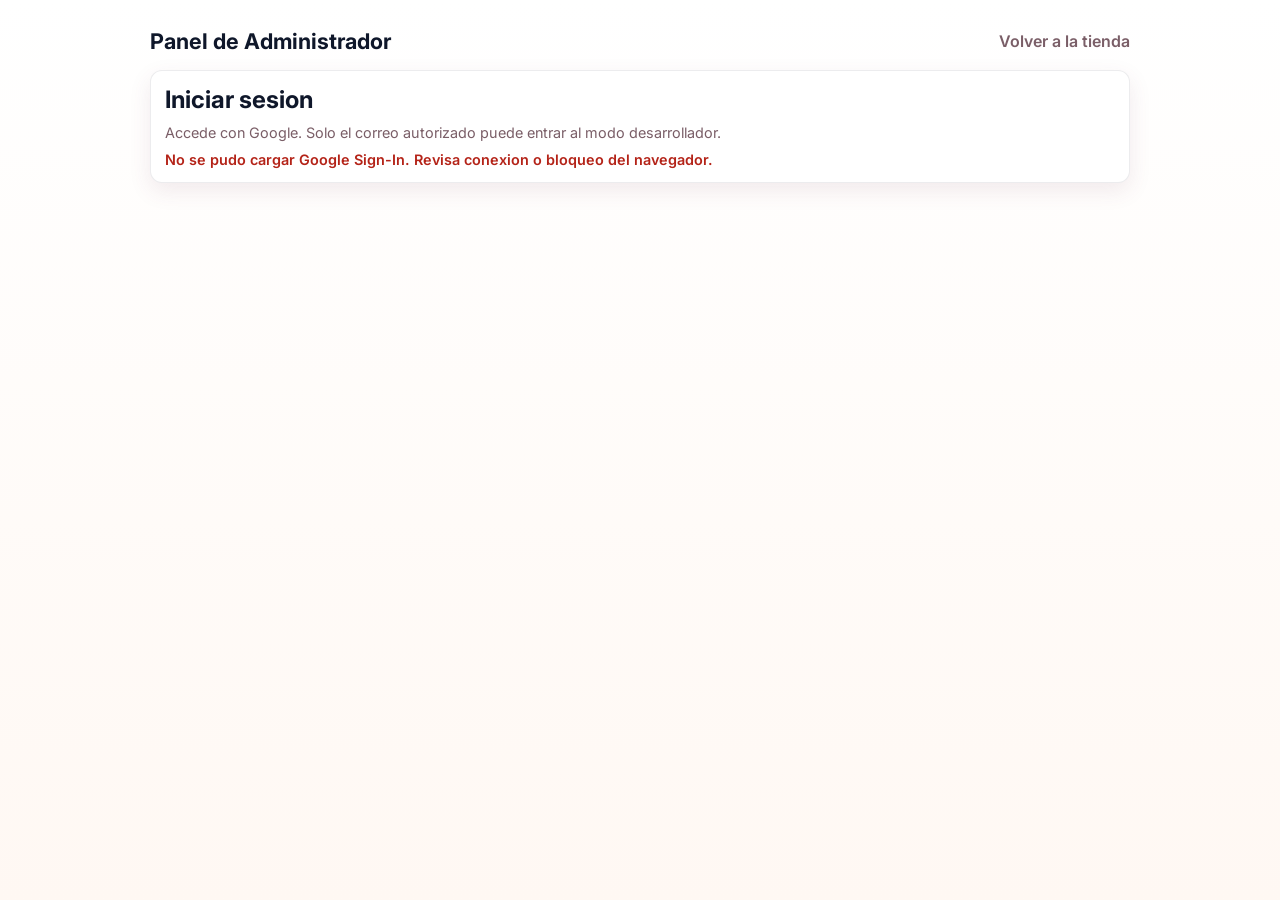
==== admin.html @ 7c987f04 "Reemplazo completo del proyecto" ====
<!DOCTYPE html>
<html lang="es">
<head>
    <meta charset="utf-8" />
    <meta name="viewport" content="width=device-width, initial-scale=1" />
    <title>MerigonSweets - Administracion</title>
    <link href="https://fonts.googleapis.com/css2?family=Inter:wght@300;400;600;700&display=swap" rel="stylesheet">
    <link rel="stylesheet" href="admin.css">
    <script src="https://accounts.google.com/gsi/client" async defer></script>
</head>
<body>
    <div class="admin-page">
        <header class="admin-header">
            <h1>Panel de Administrador</h1>
            <a class="back-link" href="Principal.html">Volver a la tienda</a>
        </header>

        <section id="loginSection" class="admin-box" aria-labelledby="login-title">
            <h2 id="login-title">Iniciar sesion</h2>
            <p class="hint">Accede con Google. Solo el correo autorizado puede entrar al modo desarrollador.</p>
            <div id="googleSignInButton"></div>
            <p id="loginWarning" class="hint warning" hidden></p>
        </section>

        <section id="adminPanel" class="admin-box" aria-labelledby="manage-title" hidden>
            <div class="panel-head">
                <div>
                    <h2 id="manage-title">Gestion de productos</h2>
                    <p id="sessionBadge" class="session-badge"></p>
                </div>
                <button id="logoutBtn" type="button" class="btn secondary">Cerrar sesion</button>
            </div>

            <div id="developerTools" class="developer-tools" hidden>
                <p class="hint">Modo desarrollador activo para: <strong id="developerEmail"></strong></p>
                <button id="resetCatalogBtn" type="button" class="btn secondary">Restablecer catalogo por defecto</button>
            </div>

            <div class="panel-grid">
                <form id="productForm" class="admin-form">
                    <h3>Anadir producto</h3>
                    <label>
                        Nombre
                        <input id="productName" class="input" type="text" required>
                    </label>
                    <label>
                        Descripcion
                        <input id="productDesc" class="input" type="text" required>
                    </label>
                    <label>
                        Precio
                        <input id="productPrice" class="input" type="text" required placeholder="Ej: EUR 4.50 / unidad">
                    </label>
                    <label>
                        Categoria
                        <input id="productCategory" class="input" type="text" required>
                    </label>
                    <label>
                        Imagen (ruta o URL)
                        <input id="productImage" class="input" type="text" required placeholder="Ej: tarrina-pistacho.jpg">
                    </label>
                    <button type="submit" class="btn">Guardar producto</button>
                </form>

                <div class="list-block">
                    <h3>Quitar producto</h3>
                    <ul id="productList" class="product-list" aria-live="polite"></ul>
                </div>
            </div>
        </section>
    </div>

    <script>
        const PRODUCTS_STORAGE_KEY = 'merigon_products';
        const ADMIN_SESSION_KEY = 'merigon_admin_session';
        const ADMIN_ROLE_KEY = 'merigon_admin_role';
        const ADMIN_EMAIL_KEY = 'merigon_admin_email';

        // Reemplaza estos valores con tus datos reales de Google Cloud.
        const GOOGLE_CLIENT_ID = 'PON_AQUI_TU_CLIENT_ID_GOOGLE.apps.googleusercontent.com';
        const ALLOWED_DEVELOPER_EMAIL = 'javiboomsev@gmail.com';

        const defaultProducts = [
            {
                id: crypto.randomUUID(),
                name: 'Tarrina de Chocolate',
                desc: 'Chocolate belga y crema fresca',
                price: 'EUR 3.50 / unidad',
                image: 'tarrina-chocolate.jpg',
                category: 'Tarrinas'
            },
            {
                id: crypto.randomUUID(),
                name: 'Tarrina de Vainilla',
                desc: 'Vainilla natural y crumble',
                price: 'EUR 3.20 / unidad',
                image: 'tarrina-vainilla.jpg',
                category: 'Tarrinas'
            },
            {
                id: crypto.randomUUID(),
                name: 'Tarrina de Fresa',
                desc: 'Compota de fresa casera',
                price: 'EUR 3.80 / unidad',
                image: 'tarrina-fresa.jpg',
                category: 'Tarrinas'
            },
            {
                id: crypto.randomUUID(),
                name: 'Tarta de Chocolate',
                desc: 'Ideal para celebraciones',
                price: 'Desde EUR 22.00',
                image: 'tarta-chocolate.jpg',
                category: 'Tartas'
            },
            {
                id: crypto.randomUUID(),
                name: 'Tarta de Vainilla',
                desc: 'Sabor clasico con crema',
                price: 'Desde EUR 20.00',
                image: 'tarta-vainilla.jpg',
                category: 'Tartas'
            },
            {
                id: crypto.randomUUID(),
                name: 'Tarta de Fresa',
                desc: 'Fresas frescas y crema ligera',
                price: 'Desde EUR 24.00',
                image: 'tarta-fresa.jpg',
                category: 'Tartas'
            }
        ];

        const loginSection = document.getElementById('loginSection');
        const googleSignInButton = document.getElementById('googleSignInButton');
        const loginWarning = document.getElementById('loginWarning');
        const adminPanel = document.getElementById('adminPanel');
        const sessionBadge = document.getElementById('sessionBadge');
        const developerTools = document.getElementById('developerTools');
        const developerEmail = document.getElementById('developerEmail');
        const productForm = document.getElementById('productForm');
        const productList = document.getElementById('productList');
        const logoutBtn = document.getElementById('logoutBtn');
        const resetCatalogBtn = document.getElementById('resetCatalogBtn');

        let products = [];
        let isAdminSession = localStorage.getItem(ADMIN_SESSION_KEY) === 'true';
        let adminRole = localStorage.getItem(ADMIN_ROLE_KEY) || '';
        let currentEmail = localStorage.getItem(ADMIN_EMAIL_KEY) || '';

        function decodeJwtPayload(jwtToken) {
            const parts = jwtToken.split('.');
            if (parts.length !== 3) {
                return null;
            }

            const base64 = parts[1].replace(/-/g, '+').replace(/_/g, '/');
            const padded = base64 + '='.repeat((4 - (base64.length % 4)) % 4);

            try {
                return JSON.parse(atob(padded));
            } catch (error) {
                return null;
            }
        }

        function showWarning(message) {
            if (!loginWarning) {
                return;
            }

            loginWarning.hidden = false;
            loginWarning.textContent = message;
        }

        function clearWarning() {
            if (!loginWarning) {
                return;
            }

            loginWarning.hidden = true;
            loginWarning.textContent = '';
        }

        function saveSession(email, role) {
            isAdminSession = true;
            adminRole = role;
            currentEmail = email;
            localStorage.setItem(ADMIN_SESSION_KEY, 'true');
            localStorage.setItem(ADMIN_ROLE_KEY, role);
            localStorage.setItem(ADMIN_EMAIL_KEY, email);
        }

        function clearSession() {
            isAdminSession = false;
            adminRole = '';
            currentEmail = '';
            localStorage.removeItem(ADMIN_SESSION_KEY);
            localStorage.removeItem(ADMIN_ROLE_KEY);
            localStorage.removeItem(ADMIN_EMAIL_KEY);
        }

        function hasValidStoredSession() {
            const allowedEmail = ALLOWED_DEVELOPER_EMAIL.toLowerCase();
            return isAdminSession && adminRole === 'superadmin' && currentEmail.toLowerCase() === allowedEmail;
        }

        function onGoogleLogin(response) {
            const payload = decodeJwtPayload(response.credential || '');
            if (!payload) {
                showWarning('No se pudo validar la sesion de Google. Intentalo otra vez.');
                return;
            }

            const email = (payload.email || '').toLowerCase();
            const emailVerified = payload.email_verified === true;
            const allowedEmail = ALLOWED_DEVELOPER_EMAIL.toLowerCase();

            if (!emailVerified) {
                showWarning('Tu correo de Google no esta verificado.');
                return;
            }

            if (email !== allowedEmail) {
                showWarning('Esta cuenta no tiene permiso de desarrollador.');
                clearSession();
                updateAdminUI();
                return;
            }

            clearWarning();
            saveSession(email, 'superadmin');
            updateAdminUI();
            renderProductList();
            document.getElementById('productName')?.focus();
        }

        function initGoogleLogin() {
            if (hasValidStoredSession()) {
                return;
            }

            if (!window.google || !window.google.accounts || !window.google.accounts.id) {
                showWarning('No se pudo cargar Google Sign-In. Revisa conexion o bloqueo del navegador.');
                return;
            }

            if (GOOGLE_CLIENT_ID.startsWith('PON_AQUI_')) {
                showWarning('Configura tu GOOGLE_CLIENT_ID en admin.html para activar el acceso real.');
                return;
            }

            window.google.accounts.id.initialize({
                client_id: GOOGLE_CLIENT_ID,
                callback: onGoogleLogin,
                auto_select: true,
                ux_mode: 'popup'
            });

            window.google.accounts.id.renderButton(googleSignInButton, {
                type: 'standard',
                theme: 'outline',
                size: 'large',
                text: 'signin_with',
                shape: 'pill'
            });

            window.google.accounts.id.prompt();
        }

        function saveProducts() {
            localStorage.setItem(PRODUCTS_STORAGE_KEY, JSON.stringify(products));
        }

        function loadProducts() {
            const storedProducts = localStorage.getItem(PRODUCTS_STORAGE_KEY);
            if (!storedProducts) {
                products = [...defaultProducts];
                saveProducts();
                return;
            }

            try {
                const parsed = JSON.parse(storedProducts);
                products = Array.isArray(parsed) ? parsed : [...defaultProducts];
            } catch (error) {
                products = [...defaultProducts];
                saveProducts();
            }
        }

        function updateAdminUI() {
            adminPanel.hidden = !isAdminSession;
            loginSection.hidden = isAdminSession;
            if (sessionBadge) {
                sessionBadge.textContent = isAdminSession
                    ? `Sesion iniciada como ${adminRole || 'admin'}`
                    : '';
            }

            const isSuperAdmin = isAdminSession && adminRole === 'superadmin';
            developerTools.hidden = !isSuperAdmin;
            if (isSuperAdmin && developerEmail) {
                developerEmail.textContent = currentEmail;
            }
        }

        function renderProductList() {
            if (!products.length) {
                productList.innerHTML = '<li class="empty">No hay productos para eliminar.</li>';
                return;
            }

            productList.innerHTML = products.map((product) => `
                <li class="product-item">
                    <div>
                        <strong>${product.name}</strong>
                        <p>${product.price}</p>
                    </div>
                    <button class="btn secondary remove-btn" type="button" data-id="${product.id}">Eliminar</button>
                </li>
            `).join('');
        }

        loadProducts();
        if (!hasValidStoredSession()) {
            clearSession();
        }
        updateAdminUI();
        renderProductList();

        if (!isAdminSession) {
            initGoogleLogin();
        }

        logoutBtn.addEventListener('click', () => {
            clearSession();
            updateAdminUI();
            clearWarning();

            if (window.google && window.google.accounts && window.google.accounts.id) {
                window.google.accounts.id.disableAutoSelect();
            }

            initGoogleLogin();
        });

        resetCatalogBtn.addEventListener('click', () => {
            if (!isAdminSession || adminRole !== 'superadmin') {
                return;
            }

            const confirmed = window.confirm('Se restablecera el catalogo por defecto. Continuar?');
            if (!confirmed) {
                return;
            }

            products = [...defaultProducts];
            saveProducts();
            renderProductList();
        });

        productForm.addEventListener('submit', (event) => {
            event.preventDefault();
            if (!isAdminSession) {
                return;
            }

            const name = document.getElementById('productName').value.trim();
            const desc = document.getElementById('productDesc').value.trim();
            const price = document.getElementById('productPrice').value.trim();
            const category = document.getElementById('productCategory').value.trim();
            const image = document.getElementById('productImage').value.trim();

            if (!name || !desc || !price || !category || !image) {
                alert('Completa todos los campos.');
                return;
            }

            products.unshift({
                id: crypto.randomUUID(),
                name,
                desc,
                price,
                category,
                image
            });

            saveProducts();
            renderProductList();
            productForm.reset();
            document.getElementById('productName').focus();
        });

        productList.addEventListener('click', (event) => {
            const removeBtn = event.target.closest('.remove-btn');
            if (!removeBtn || !isAdminSession) {
                return;
            }

            const productId = removeBtn.dataset.id;
            products = products.filter((product) => product.id !== productId);
            saveProducts();
            renderProductList();
        });
    </script>
</body>
</html>
---- admin.css ----
:root {
    --bg: #fff8f3;
    --card: #ffffff;
    --muted: #7a5e67;
    --accent: #ff4d6d;
    --border-soft: rgba(17,24,39,0.08);
    --shadow: 0 8px 22px rgba(122,61,84,0.1);
    font-family: "Inter", system-ui, -apple-system, "Segoe UI", Roboto, Arial;
}

* { box-sizing: border-box; }

body {
    margin: 0;
    background: linear-gradient(180deg, #fff 0%, var(--bg) 100%);
    color: #0f172a;
    min-height: 100vh;
    padding: 28px 16px;
}

.admin-page {
    max-width: 980px;
    margin: 0 auto;
}

.admin-header {
    display: flex;
    justify-content: space-between;
    align-items: center;
    gap: 12px;
    margin-bottom: 16px;
}

.admin-header h1 {
    margin: 0;
    font-size: 1.35rem;
}

.back-link {
    color: var(--muted);
    text-decoration: none;
    font-weight: 600;
}

.admin-box {
    background: var(--card);
    border: 1px solid var(--border-soft);
    border-radius: 12px;
    box-shadow: var(--shadow);
    padding: 14px;
    margin-bottom: 16px;
}

.admin-box h2,
.admin-box h3 {
    margin: 0 0 10px;
}

.admin-form {
    display: grid;
    gap: 10px;
}

.input {
    width: 100%;
    border: 1px solid #e6e6e6;
    border-radius: 8px;
    padding: 8px;
}

.btn {
    border: 0;
    padding: 8px 12px;
    border-radius: 10px;
    background: linear-gradient(135deg, var(--accent), #ff6b8a);
    color: #fff;
    font-weight: 600;
    cursor: pointer;
}

.btn.secondary {
    background: transparent;
    color: var(--accent);
    border: 1px solid var(--border-soft);
}

.hint {
    margin: 0;
    color: var(--muted);
    font-size: 0.9rem;
}

.warning {
    margin-top: 10px;
    color: #b42318;
    font-weight: 600;
}

.panel-head {
    display: flex;
    justify-content: space-between;
    align-items: center;
    gap: 10px;
    margin-bottom: 10px;
}

.session-badge {
    margin: 4px 0 0;
    color: var(--muted);
    font-size: 0.9rem;
}

.developer-tools {
    border: 1px dashed var(--border-soft);
    border-radius: 10px;
    background: rgba(255, 77, 109, 0.06);
    padding: 10px;
    margin-bottom: 12px;
    display: flex;
    align-items: center;
    justify-content: space-between;
    gap: 10px;
}

.panel-grid {
    display: grid;
    grid-template-columns: 1fr 1fr;
    gap: 14px;
}

.list-block {
    border: 1px solid var(--border-soft);
    border-radius: 10px;
    padding: 10px;
    background: rgba(255,77,109,0.05);
}

.product-list {
    list-style: none;
    margin: 0;
    padding: 0;
    display: flex;
    flex-direction: column;
    gap: 8px;
    max-height: 360px;
    overflow: auto;
}

.product-item {
    display: flex;
    justify-content: space-between;
    align-items: center;
    gap: 8px;
    background: #fff;
    border: 1px solid var(--border-soft);
    border-radius: 8px;
    padding: 8px;
}

.product-item p,
.empty {
    margin: 4px 0 0;
    color: var(--muted);
    font-size: 0.9rem;
}

@media (max-width: 820px) {
    .developer-tools {
        flex-direction: column;
        align-items: flex-start;
    }

    .panel-grid {
        grid-template-columns: 1fr;
    }
}
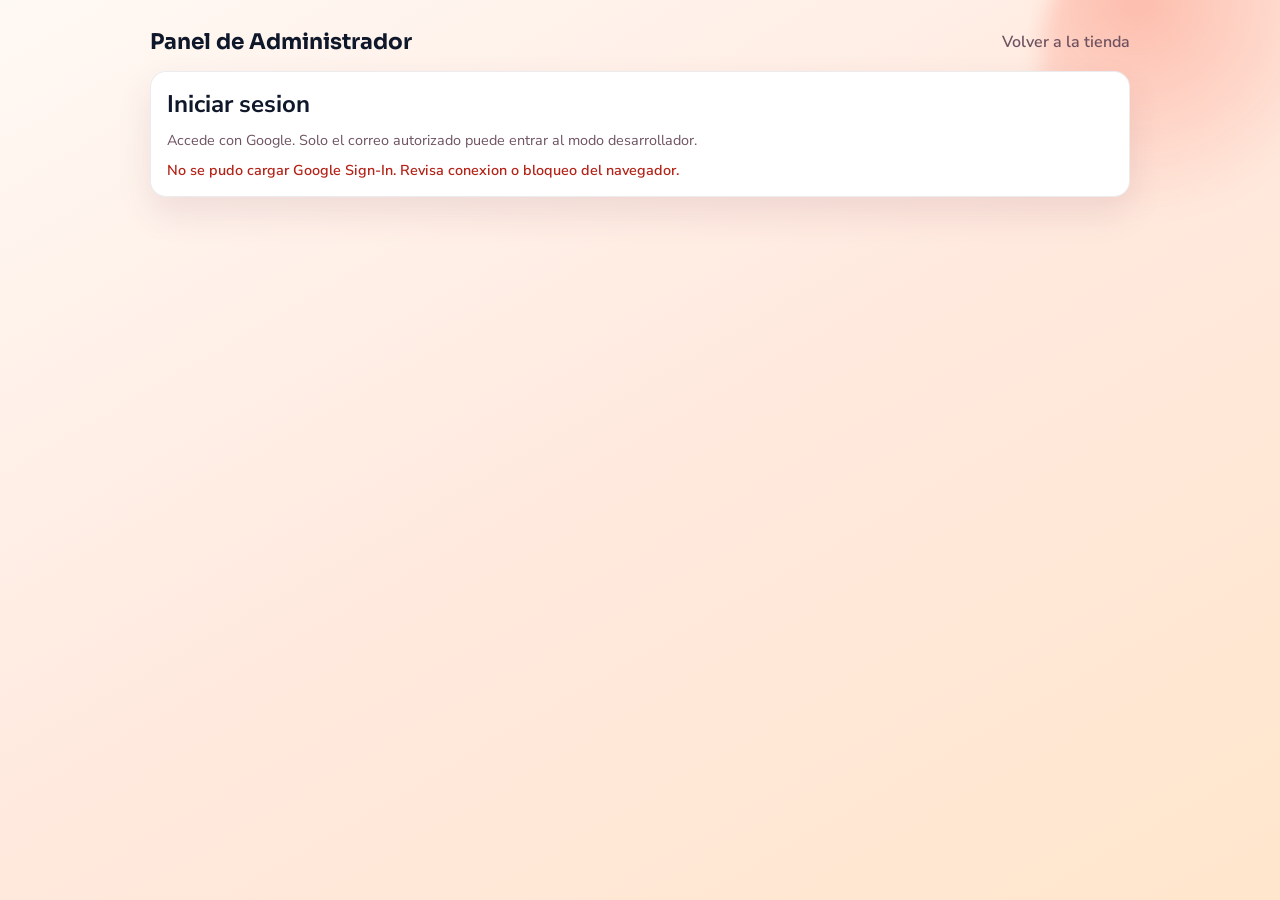
==== commit 19e3d612: "Mejorar UX con animaciones, filtros y feedback visual" ====
--- a/admin.html
+++ b/admin.html
@@ -4,15 +4,15 @@
     <meta charset="utf-8" />
     <meta name="viewport" content="width=device-width, initial-scale=1" />
     <title>MerigonSweets - Administracion</title>
-    <link href="https://fonts.googleapis.com/css2?family=Inter:wght@300;400;600;700&display=swap" rel="stylesheet">
-    <link rel="stylesheet" href="admin.css">
+    <link href="https://fonts.googleapis.com/css2?family=Nunito+Sans:wght@400;600;700;800&family=Sora:wght@500;600;700&display=swap" rel="stylesheet">
+    <link rel="stylesheet" href="assets/css/admin.css">
     <script src="https://accounts.google.com/gsi/client" async defer></script>
 </head>
 <body>
     <div class="admin-page">
         <header class="admin-header">
             <h1>Panel de Administrador</h1>
-            <a class="back-link" href="Principal.html">Volver a la tienda</a>
+            <a class="back-link" href="index.html">Volver a la tienda</a>
         </header>
 
         <section id="loginSection" class="admin-box" aria-labelledby="login-title">
@@ -27,6 +27,9 @@
                 <div>
                     <h2 id="manage-title">Gestion de productos</h2>
                     <p id="sessionBadge" class="session-badge"></p>
+                </div>
+                <div class="panel-meta">
+                    <span id="productCounter" class="counter-pill">0 productos</span>
                 </div>
                 <button id="logoutBtn" type="button" class="btn secondary">Cerrar sesion</button>
             </div>
@@ -57,7 +60,7 @@
                     </label>
                     <label>
                         Imagen (ruta o URL)
-                        <input id="productImage" class="input" type="text" required placeholder="Ej: tarrina-pistacho.jpg">
+                        <input id="productImage" class="input" type="text" required placeholder="Ej: assets/img/tarrina-pistacho.jpg">
                     </label>
                     <button type="submit" class="btn">Guardar producto</button>
                 </form>
@@ -70,339 +73,10 @@
         </section>
     </div>
 
-    <script>
-        const PRODUCTS_STORAGE_KEY = 'merigon_products';
-        const ADMIN_SESSION_KEY = 'merigon_admin_session';
-        const ADMIN_ROLE_KEY = 'merigon_admin_role';
-        const ADMIN_EMAIL_KEY = 'merigon_admin_email';
+    <div id="toastRootAdmin" class="toast-root" aria-live="polite" aria-atomic="true"></div>
 
-        // Reemplaza estos valores con tus datos reales de Google Cloud.
-        const GOOGLE_CLIENT_ID = 'PON_AQUI_TU_CLIENT_ID_GOOGLE.apps.googleusercontent.com';
-        const ALLOWED_DEVELOPER_EMAIL = 'javiboomsev@gmail.com';
-
-        const defaultProducts = [
-            {
-                id: crypto.randomUUID(),
-                name: 'Tarrina de Chocolate',
-                desc: 'Chocolate belga y crema fresca',
-                price: 'EUR 3.50 / unidad',
-                image: 'tarrina-chocolate.jpg',
-                category: 'Tarrinas'
-            },
-            {
-                id: crypto.randomUUID(),
-                name: 'Tarrina de Vainilla',
-                desc: 'Vainilla natural y crumble',
-                price: 'EUR 3.20 / unidad',
-                image: 'tarrina-vainilla.jpg',
-                category: 'Tarrinas'
-            },
-            {
-                id: crypto.randomUUID(),
-                name: 'Tarrina de Fresa',
-                desc: 'Compota de fresa casera',
-                price: 'EUR 3.80 / unidad',
-                image: 'tarrina-fresa.jpg',
-                category: 'Tarrinas'
-            },
-            {
-                id: crypto.randomUUID(),
-                name: 'Tarta de Chocolate',
-                desc: 'Ideal para celebraciones',
-                price: 'Desde EUR 22.00',
-                image: 'tarta-chocolate.jpg',
-                category: 'Tartas'
-            },
-            {
-                id: crypto.randomUUID(),
-                name: 'Tarta de Vainilla',
-                desc: 'Sabor clasico con crema',
-                price: 'Desde EUR 20.00',
-                image: 'tarta-vainilla.jpg',
-                category: 'Tartas'
-            },
-            {
-                id: crypto.randomUUID(),
-                name: 'Tarta de Fresa',
-                desc: 'Fresas frescas y crema ligera',
-                price: 'Desde EUR 24.00',
-                image: 'tarta-fresa.jpg',
-                category: 'Tartas'
-            }
-        ];
-
-        const loginSection = document.getElementById('loginSection');
-        const googleSignInButton = document.getElementById('googleSignInButton');
-        const loginWarning = document.getElementById('loginWarning');
-        const adminPanel = document.getElementById('adminPanel');
-        const sessionBadge = document.getElementById('sessionBadge');
-        const developerTools = document.getElementById('developerTools');
-        const developerEmail = document.getElementById('developerEmail');
-        const productForm = document.getElementById('productForm');
-        const productList = document.getElementById('productList');
-        const logoutBtn = document.getElementById('logoutBtn');
-        const resetCatalogBtn = document.getElementById('resetCatalogBtn');
-
-        let products = [];
-        let isAdminSession = localStorage.getItem(ADMIN_SESSION_KEY) === 'true';
-        let adminRole = localStorage.getItem(ADMIN_ROLE_KEY) || '';
-        let currentEmail = localStorage.getItem(ADMIN_EMAIL_KEY) || '';
-
-        function decodeJwtPayload(jwtToken) {
-            const parts = jwtToken.split('.');
-            if (parts.length !== 3) {
-                return null;
-            }
-
-            const base64 = parts[1].replace(/-/g, '+').replace(/_/g, '/');
-            const padded = base64 + '='.repeat((4 - (base64.length % 4)) % 4);
-
-            try {
-                return JSON.parse(atob(padded));
-            } catch (error) {
-                return null;
-            }
-        }
-
-        function showWarning(message) {
-            if (!loginWarning) {
-                return;
-            }
-
-            loginWarning.hidden = false;
-            loginWarning.textContent = message;
-        }
-
-        function clearWarning() {
-            if (!loginWarning) {
-                return;
-            }
-
-            loginWarning.hidden = true;
-            loginWarning.textContent = '';
-        }
-
-        function saveSession(email, role) {
-            isAdminSession = true;
-            adminRole = role;
-            currentEmail = email;
-            localStorage.setItem(ADMIN_SESSION_KEY, 'true');
-            localStorage.setItem(ADMIN_ROLE_KEY, role);
-            localStorage.setItem(ADMIN_EMAIL_KEY, email);
-        }
-
-        function clearSession() {
-            isAdminSession = false;
-            adminRole = '';
-            currentEmail = '';
-            localStorage.removeItem(ADMIN_SESSION_KEY);
-            localStorage.removeItem(ADMIN_ROLE_KEY);
-            localStorage.removeItem(ADMIN_EMAIL_KEY);
-        }
-
-        function hasValidStoredSession() {
-            const allowedEmail = ALLOWED_DEVELOPER_EMAIL.toLowerCase();
-            return isAdminSession && adminRole === 'superadmin' && currentEmail.toLowerCase() === allowedEmail;
-        }
-
-        function onGoogleLogin(response) {
-            const payload = decodeJwtPayload(response.credential || '');
-            if (!payload) {
-                showWarning('No se pudo validar la sesion de Google. Intentalo otra vez.');
-                return;
-            }
-
-            const email = (payload.email || '').toLowerCase();
-            const emailVerified = payload.email_verified === true;
-            const allowedEmail = ALLOWED_DEVELOPER_EMAIL.toLowerCase();
-
-            if (!emailVerified) {
-                showWarning('Tu correo de Google no esta verificado.');
-                return;
-            }
-
-            if (email !== allowedEmail) {
-                showWarning('Esta cuenta no tiene permiso de desarrollador.');
-                clearSession();
-                updateAdminUI();
-                return;
-            }
-
-            clearWarning();
-            saveSession(email, 'superadmin');
-            updateAdminUI();
-            renderProductList();
-            document.getElementById('productName')?.focus();
-        }
-
-        function initGoogleLogin() {
-            if (hasValidStoredSession()) {
-                return;
-            }
-
-            if (!window.google || !window.google.accounts || !window.google.accounts.id) {
-                showWarning('No se pudo cargar Google Sign-In. Revisa conexion o bloqueo del navegador.');
-                return;
-            }
-
-            if (GOOGLE_CLIENT_ID.startsWith('PON_AQUI_')) {
-                showWarning('Configura tu GOOGLE_CLIENT_ID en admin.html para activar el acceso real.');
-                return;
-            }
-
-            window.google.accounts.id.initialize({
-                client_id: GOOGLE_CLIENT_ID,
-                callback: onGoogleLogin,
-                auto_select: true,
-                ux_mode: 'popup'
-            });
-
-            window.google.accounts.id.renderButton(googleSignInButton, {
-                type: 'standard',
-                theme: 'outline',
-                size: 'large',
-                text: 'signin_with',
-                shape: 'pill'
-            });
-
-            window.google.accounts.id.prompt();
-        }
-
-        function saveProducts() {
-            localStorage.setItem(PRODUCTS_STORAGE_KEY, JSON.stringify(products));
-        }
-
-        function loadProducts() {
-            const storedProducts = localStorage.getItem(PRODUCTS_STORAGE_KEY);
-            if (!storedProducts) {
-                products = [...defaultProducts];
-                saveProducts();
-                return;
-            }
-
-            try {
-                const parsed = JSON.parse(storedProducts);
-                products = Array.isArray(parsed) ? parsed : [...defaultProducts];
-            } catch (error) {
-                products = [...defaultProducts];
-                saveProducts();
-            }
-        }
-
-        function updateAdminUI() {
-            adminPanel.hidden = !isAdminSession;
-            loginSection.hidden = isAdminSession;
-            if (sessionBadge) {
-                sessionBadge.textContent = isAdminSession
-                    ? `Sesion iniciada como ${adminRole || 'admin'}`
-                    : '';
-            }
-
-            const isSuperAdmin = isAdminSession && adminRole === 'superadmin';
-            developerTools.hidden = !isSuperAdmin;
-            if (isSuperAdmin && developerEmail) {
-                developerEmail.textContent = currentEmail;
-            }
-        }
-
-        function renderProductList() {
-            if (!products.length) {
-                productList.innerHTML = '<li class="empty">No hay productos para eliminar.</li>';
-                return;
-            }
-
-            productList.innerHTML = products.map((product) => `
-                <li class="product-item">
-                    <div>
-                        <strong>${product.name}</strong>
-                        <p>${product.price}</p>
-                    </div>
-                    <button class="btn secondary remove-btn" type="button" data-id="${product.id}">Eliminar</button>
-                </li>
-            `).join('');
-        }
-
-        loadProducts();
-        if (!hasValidStoredSession()) {
-            clearSession();
-        }
-        updateAdminUI();
-        renderProductList();
-
-        if (!isAdminSession) {
-            initGoogleLogin();
-        }
-
-        logoutBtn.addEventListener('click', () => {
-            clearSession();
-            updateAdminUI();
-            clearWarning();
-
-            if (window.google && window.google.accounts && window.google.accounts.id) {
-                window.google.accounts.id.disableAutoSelect();
-            }
-
-            initGoogleLogin();
-        });
-
-        resetCatalogBtn.addEventListener('click', () => {
-            if (!isAdminSession || adminRole !== 'superadmin') {
-                return;
-            }
-
-            const confirmed = window.confirm('Se restablecera el catalogo por defecto. Continuar?');
-            if (!confirmed) {
-                return;
-            }
-
-            products = [...defaultProducts];
-            saveProducts();
-            renderProductList();
-        });
-
-        productForm.addEventListener('submit', (event) => {
-            event.preventDefault();
-            if (!isAdminSession) {
-                return;
-            }
-
-            const name = document.getElementById('productName').value.trim();
-            const desc = document.getElementById('productDesc').value.trim();
-            const price = document.getElementById('productPrice').value.trim();
-            const category = document.getElementById('productCategory').value.trim();
-            const image = document.getElementById('productImage').value.trim();
-
-            if (!name || !desc || !price || !category || !image) {
-                alert('Completa todos los campos.');
-                return;
-            }
-
-            products.unshift({
-                id: crypto.randomUUID(),
-                name,
-                desc,
-                price,
-                category,
-                image
-            });
-
-            saveProducts();
-            renderProductList();
-            productForm.reset();
-            document.getElementById('productName').focus();
-        });
-
-        productList.addEventListener('click', (event) => {
-            const removeBtn = event.target.closest('.remove-btn');
-            if (!removeBtn || !isAdminSession) {
-                return;
-            }
-
-            const productId = removeBtn.dataset.id;
-            products = products.filter((product) => product.id !== productId);
-            saveProducts();
-            renderProductList();
-        });
-    </script>
+        <script src="assets/js/admin.js" defer></script>
 </body>
 </html>
+
+
--- a/assets/css/admin.css
+++ b/assets/css/admin.css
@@ -0,0 +1,281 @@
+:root {
+    --bg: #fff7ef;
+    --card: #ffffff;
+    --muted: #6f5260;
+    --accent: #f95738;
+    --border-soft: rgba(17,24,39,0.08);
+    --shadow: 0 16px 34px rgba(122,61,84,0.12);
+    font-family: "Nunito Sans", system-ui, -apple-system, "Segoe UI", Roboto, Arial;
+}
+
+* { box-sizing: border-box; }
+
+body {
+    margin: 0;
+    background: linear-gradient(150deg, #fff9f4 0%, #ffe9de 50%, #ffe6cc 100%);
+    color: #0f172a;
+    min-height: 100vh;
+    padding: 28px 16px;
+    position: relative;
+    overflow-x: hidden;
+}
+
+body::before {
+    content: "";
+    position: fixed;
+    width: 320px;
+    height: 320px;
+    border-radius: 999px;
+    background: radial-gradient(circle at 30% 30%, rgba(249, 87, 56, 0.32), transparent 70%);
+    top: -100px;
+    right: -80px;
+    filter: blur(10px);
+    z-index: -1;
+}
+
+.admin-page {
+    max-width: 980px;
+    margin: 0 auto;
+    animation: fadeUp 650ms ease;
+}
+
+.admin-header {
+    display: flex;
+    justify-content: space-between;
+    align-items: center;
+    gap: 12px;
+    margin-bottom: 16px;
+}
+
+.admin-header h1 {
+    margin: 0;
+    font-size: 1.35rem;
+    font-family: "Sora", "Nunito Sans", sans-serif;
+}
+
+.back-link {
+    color: var(--muted);
+    text-decoration: none;
+    font-weight: 600;
+}
+
+.admin-box {
+    background: var(--card);
+    border: 1px solid var(--border-soft);
+    border-radius: 16px;
+    box-shadow: var(--shadow);
+    padding: 16px;
+    margin-bottom: 16px;
+}
+
+.admin-box h2,
+.admin-box h3 {
+    margin: 0 0 10px;
+}
+
+.admin-form {
+    display: grid;
+    gap: 10px;
+}
+
+.input {
+    width: 100%;
+    border: 1px solid #e6e6e6;
+    border-radius: 8px;
+    padding: 10px;
+    font: inherit;
+}
+
+.input:focus {
+    outline: none;
+    border-color: var(--accent);
+    box-shadow: 0 0 0 3px rgba(249, 87, 56, 0.12);
+}
+
+.btn {
+    border: 0;
+    padding: 10px 14px;
+    border-radius: 10px;
+    background: linear-gradient(135deg, var(--accent), #ff7f5f);
+    color: #fff;
+    font-weight: 600;
+    cursor: pointer;
+    transition: transform 0.2s ease, box-shadow 0.2s ease;
+}
+
+.btn:hover {
+    transform: translateY(-2px);
+    box-shadow: 0 10px 24px rgba(249, 87, 56, 0.26);
+}
+
+.btn.secondary {
+    background: transparent;
+    color: var(--accent);
+    border: 1px solid var(--border-soft);
+}
+
+.hint {
+    margin: 0;
+    color: var(--muted);
+    font-size: 0.9rem;
+}
+
+.warning {
+    margin-top: 10px;
+    color: #b42318;
+    font-weight: 600;
+}
+
+.panel-head {
+    display: flex;
+    justify-content: space-between;
+    align-items: center;
+    gap: 10px;
+    margin-bottom: 10px;
+}
+
+.panel-meta {
+    margin-left: auto;
+}
+
+.counter-pill {
+    display: inline-flex;
+    align-items: center;
+    border-radius: 999px;
+    border: 1px solid rgba(249, 87, 56, 0.26);
+    color: #7a3120;
+    padding: 6px 10px;
+    font-size: 0.84rem;
+    font-weight: 700;
+    background: rgba(249, 87, 56, 0.1);
+}
+
+.session-badge {
+    margin: 4px 0 0;
+    color: var(--muted);
+    font-size: 0.9rem;
+}
+
+.developer-tools {
+    border: 1px dashed var(--border-soft);
+    border-radius: 10px;
+    background: rgba(255, 77, 109, 0.06);
+    padding: 10px;
+    margin-bottom: 12px;
+    display: flex;
+    align-items: center;
+    justify-content: space-between;
+    gap: 10px;
+}
+
+.panel-grid {
+    display: grid;
+    grid-template-columns: 1fr 1fr;
+    gap: 14px;
+}
+
+.list-block {
+    border: 1px solid var(--border-soft);
+    border-radius: 10px;
+    padding: 10px;
+    background: rgba(255,77,109,0.05);
+}
+
+.product-list {
+    list-style: none;
+    margin: 0;
+    padding: 0;
+    display: flex;
+    flex-direction: column;
+    gap: 8px;
+    max-height: 360px;
+    overflow: auto;
+}
+
+.product-item {
+    display: flex;
+    justify-content: space-between;
+    align-items: center;
+    gap: 8px;
+    background: #fff;
+    border: 1px solid var(--border-soft);
+    border-radius: 8px;
+    padding: 8px;
+    animation: fadeUp 300ms ease;
+}
+
+.product-item p,
+.empty {
+    margin: 4px 0 0;
+    color: var(--muted);
+    font-size: 0.9rem;
+}
+
+.toast-root {
+    position: fixed;
+    right: 18px;
+    bottom: 18px;
+    display: flex;
+    flex-direction: column;
+    gap: 8px;
+    z-index: 30;
+}
+
+.toast {
+    background: #221722;
+    color: #fff;
+    padding: 10px 12px;
+    border-radius: 10px;
+    box-shadow: var(--shadow);
+    border: 1px solid rgba(255, 255, 255, 0.14);
+    animation: toastIn 220ms ease;
+}
+
+.toast.success {
+    background: linear-gradient(135deg, #1f7a47, #24995a);
+}
+
+.toast.error {
+    background: linear-gradient(135deg, #a11f29, #d6414f);
+}
+
+@media (max-width: 820px) {
+    .panel-head {
+        flex-wrap: wrap;
+    }
+
+    .panel-meta {
+        margin-left: 0;
+    }
+
+    .developer-tools {
+        flex-direction: column;
+        align-items: flex-start;
+    }
+
+    .panel-grid {
+        grid-template-columns: 1fr;
+    }
+}
+
+@keyframes fadeUp {
+    from {
+        opacity: 0;
+        transform: translateY(10px);
+    }
+    to {
+        opacity: 1;
+        transform: translateY(0);
+    }
+}
+
+@keyframes toastIn {
+    from {
+        opacity: 0;
+        transform: translateY(10px);
+    }
+    to {
+        opacity: 1;
+        transform: translateY(0);
+    }
+}
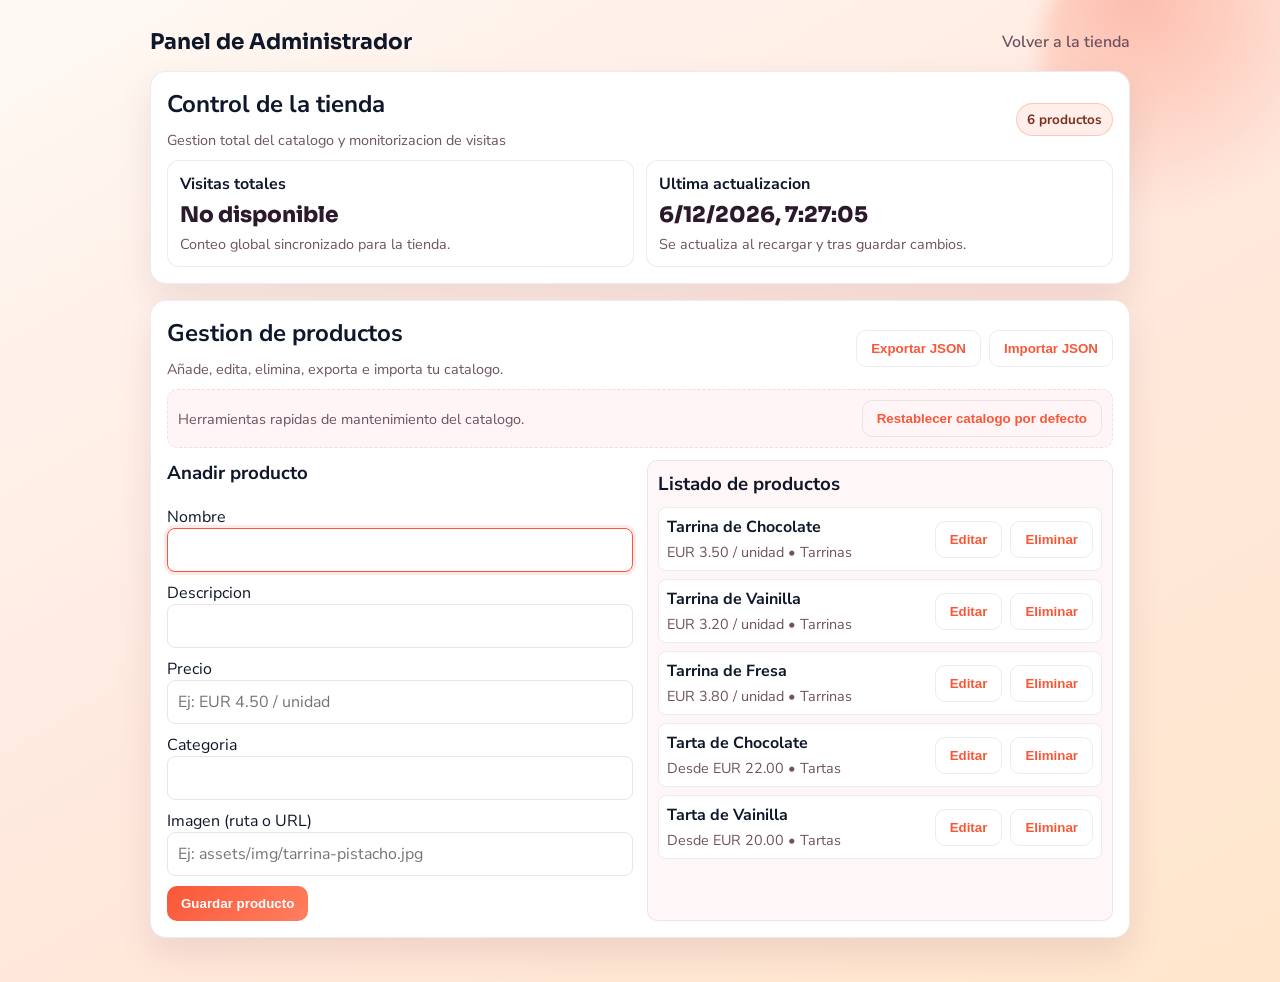
==== commit 0309f60b: "Eliminar login Google y ampliar control total de admin + SEO" ====
--- a/admin.html
+++ b/admin.html
@@ -4,9 +4,10 @@
     <meta charset="utf-8" />
     <meta name="viewport" content="width=device-width, initial-scale=1" />
     <title>MerigonSweets - Administracion</title>
+    <meta name="robots" content="noindex, nofollow">
+    <link rel="icon" type="image/jpeg" href="assets/img/logo.jpg">
     <link href="https://fonts.googleapis.com/css2?family=Nunito+Sans:wght@400;600;700;800&family=Sora:wght@500;600;700&display=swap" rel="stylesheet">
     <link rel="stylesheet" href="assets/css/admin.css">
-    <script src="https://accounts.google.com/gsi/client" async defer></script>
 </head>
 <body>
     <div class="admin-page">
@@ -15,33 +16,52 @@
             <a class="back-link" href="index.html">Volver a la tienda</a>
         </header>
 
-        <section id="loginSection" class="admin-box" aria-labelledby="login-title">
-            <h2 id="login-title">Iniciar sesion</h2>
-            <p class="hint">Accede con Google. Solo el correo autorizado puede entrar al modo desarrollador.</p>
-            <div id="googleSignInButton"></div>
-            <p id="loginWarning" class="hint warning" hidden></p>
-        </section>
-
-        <section id="adminPanel" class="admin-box" aria-labelledby="manage-title" hidden>
+        <section class="admin-box" aria-labelledby="overview-title">
             <div class="panel-head">
                 <div>
-                    <h2 id="manage-title">Gestion de productos</h2>
-                    <p id="sessionBadge" class="session-badge"></p>
+                    <h2 id="overview-title">Control de la tienda</h2>
+                    <p class="session-badge">Gestion total del catalogo y monitorizacion de visitas</p>
                 </div>
                 <div class="panel-meta">
                     <span id="productCounter" class="counter-pill">0 productos</span>
                 </div>
-                <button id="logoutBtn" type="button" class="btn secondary">Cerrar sesion</button>
             </div>
 
-            <div id="developerTools" class="developer-tools" hidden>
-                <p class="hint">Modo desarrollador activo para: <strong id="developerEmail"></strong></p>
+            <div class="stats-grid">
+                <article class="stat-card">
+                    <h3>Visitas totales</h3>
+                    <p id="totalVisits" class="stat-value">--</p>
+                    <p class="hint">Conteo global sincronizado para la tienda.</p>
+                </article>
+                <article class="stat-card">
+                    <h3>Ultima actualizacion</h3>
+                    <p id="lastUpdate" class="stat-value">--</p>
+                    <p class="hint">Se actualiza al recargar y tras guardar cambios.</p>
+                </article>
+            </div>
+        </section>
+
+        <section id="adminPanel" class="admin-box" aria-labelledby="manage-title">
+            <div class="panel-head">
+                <div>
+                    <h2 id="manage-title">Gestion de productos</h2>
+                    <p class="session-badge">Añade, edita, elimina, exporta e importa tu catalogo.</p>
+                </div>
+                <div class="panel-meta">
+                    <button id="exportCatalogBtn" type="button" class="btn secondary">Exportar JSON</button>
+                    <button id="importCatalogBtn" type="button" class="btn secondary">Importar JSON</button>
+                    <input id="importCatalogInput" type="file" accept="application/json" hidden>
+                </div>
+            </div>
+
+            <div class="developer-tools">
+                <p class="hint">Herramientas rapidas de mantenimiento del catalogo.</p>
                 <button id="resetCatalogBtn" type="button" class="btn secondary">Restablecer catalogo por defecto</button>
             </div>
 
             <div class="panel-grid">
                 <form id="productForm" class="admin-form">
-                    <h3>Anadir producto</h3>
+                    <h3 id="formTitle">Anadir producto</h3>
                     <label>
                         Nombre
                         <input id="productName" class="input" type="text" required>
@@ -62,11 +82,14 @@
                         Imagen (ruta o URL)
                         <input id="productImage" class="input" type="text" required placeholder="Ej: assets/img/tarrina-pistacho.jpg">
                     </label>
-                    <button type="submit" class="btn">Guardar producto</button>
+                    <div class="form-actions">
+                        <button id="saveProductBtn" type="submit" class="btn">Guardar producto</button>
+                        <button id="cancelEditBtn" type="button" class="btn secondary" hidden>Cancelar edicion</button>
+                    </div>
                 </form>
 
                 <div class="list-block">
-                    <h3>Quitar producto</h3>
+                    <h3>Listado de productos</h3>
                     <ul id="productList" class="product-list" aria-live="polite"></ul>
                 </div>
             </div>
--- a/assets/css/admin.css
+++ b/assets/css/admin.css
@@ -78,6 +78,12 @@
     gap: 10px;
 }
 
+.form-actions {
+    display: flex;
+    gap: 8px;
+    flex-wrap: wrap;
+}
+
 .input {
     width: 100%;
     border: 1px solid #e6e6e6;
@@ -136,6 +142,9 @@
 
 .panel-meta {
     margin-left: auto;
+    display: flex;
+    gap: 8px;
+    align-items: center;
 }
 
 .counter-pill {
@@ -150,6 +159,33 @@
     background: rgba(249, 87, 56, 0.1);
 }
 
+.stats-grid {
+    display: grid;
+    grid-template-columns: repeat(2, minmax(0, 1fr));
+    gap: 12px;
+    margin-top: 10px;
+}
+
+.stat-card {
+    border: 1px solid var(--border-soft);
+    border-radius: 12px;
+    background: rgba(255, 255, 255, 0.85);
+    padding: 12px;
+}
+
+.stat-card h3 {
+    margin: 0 0 6px;
+    font-size: 1rem;
+}
+
+.stat-value {
+    margin: 0 0 6px;
+    font-size: 1.35rem;
+    font-weight: 800;
+    font-family: "Sora", "Nunito Sans", sans-serif;
+    color: #2c1a2c;
+}
+
 .session-badge {
     margin: 4px 0 0;
     color: var(--muted);
@@ -202,6 +238,11 @@
     border-radius: 8px;
     padding: 8px;
     animation: fadeUp 300ms ease;
+}
+
+.row-actions {
+    display: flex;
+    gap: 8px;
 }
 
 .product-item p,
@@ -240,6 +281,10 @@
 }
 
 @media (max-width: 820px) {
+    .stats-grid {
+        grid-template-columns: 1fr;
+    }
+
     .panel-head {
         flex-wrap: wrap;
     }
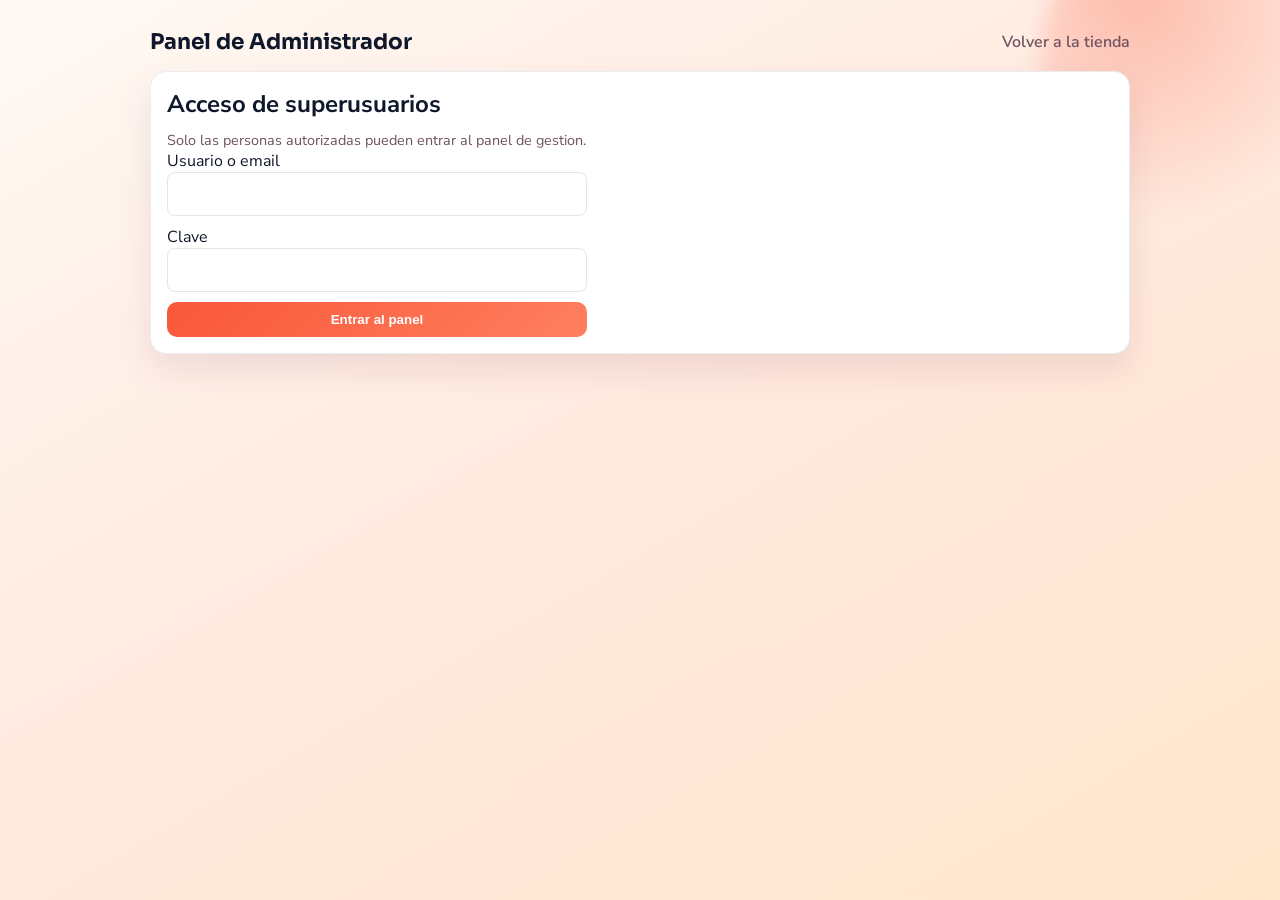
==== commit c86b44e1: "Agregar acceso de superusuarios al panel admin" ====
--- a/admin.html
+++ b/admin.html
@@ -13,9 +13,30 @@
     <div class="admin-page">
         <header class="admin-header">
             <h1>Panel de Administrador</h1>
-            <a class="back-link" href="index.html">Volver a la tienda</a>
+            <div class="header-actions">
+                <a class="back-link" href="index.html">Volver a la tienda</a>
+                <button id="logoutBtn" class="btn secondary" type="button" hidden>Cerrar sesion</button>
+            </div>
         </header>
 
+        <section id="authSection" class="admin-box" aria-labelledby="auth-title">
+            <h2 id="auth-title">Acceso de superusuarios</h2>
+            <p class="hint">Solo las personas autorizadas pueden entrar al panel de gestion.</p>
+            <form id="authForm" class="admin-form auth-form">
+                <label>
+                    Usuario o email
+                    <input id="authUsername" class="input" type="text" autocomplete="username" required>
+                </label>
+                <label>
+                    Clave
+                    <input id="authPassword" class="input" type="password" autocomplete="current-password" required>
+                </label>
+                <button type="submit" class="btn">Entrar al panel</button>
+            </form>
+            <p id="authError" class="hint warning" hidden></p>
+        </section>
+
+        <div id="protectedContent" hidden>
         <section class="admin-box" aria-labelledby="overview-title">
             <div class="panel-head">
                 <div>
@@ -94,6 +115,7 @@
                 </div>
             </div>
         </section>
+        </div>
     </div>
 
     <div id="toastRootAdmin" class="toast-root" aria-live="polite" aria-atomic="true"></div>
--- a/assets/css/admin.css
+++ b/assets/css/admin.css
@@ -47,6 +47,12 @@
     margin-bottom: 16px;
 }
 
+.header-actions {
+    display: flex;
+    align-items: center;
+    gap: 8px;
+}
+
 .admin-header h1 {
     margin: 0;
     font-size: 1.35rem;
@@ -76,6 +82,10 @@
 .admin-form {
     display: grid;
     gap: 10px;
+}
+
+.auth-form {
+    max-width: 420px;
 }
 
 .form-actions {
@@ -281,6 +291,11 @@
 }
 
 @media (max-width: 820px) {
+    .header-actions {
+        width: 100%;
+        justify-content: space-between;
+    }
+
     .stats-grid {
         grid-template-columns: 1fr;
     }
